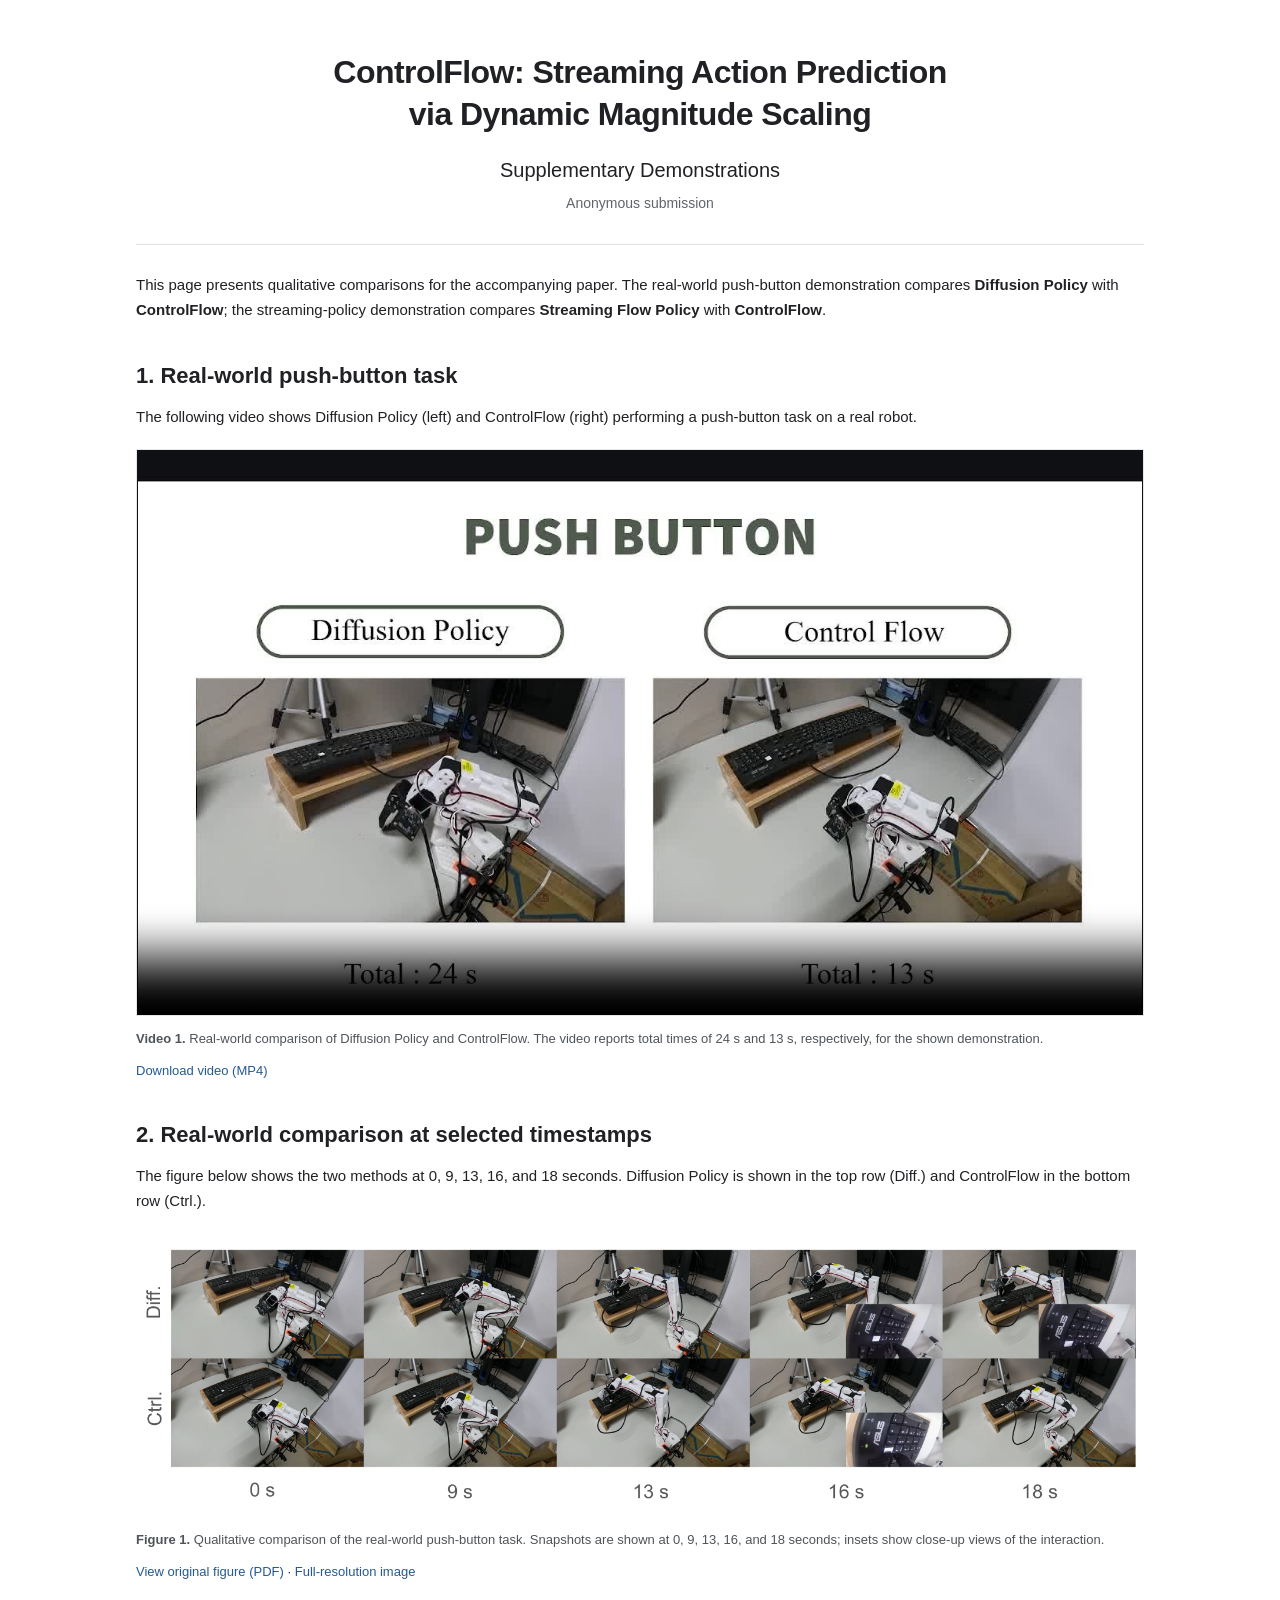
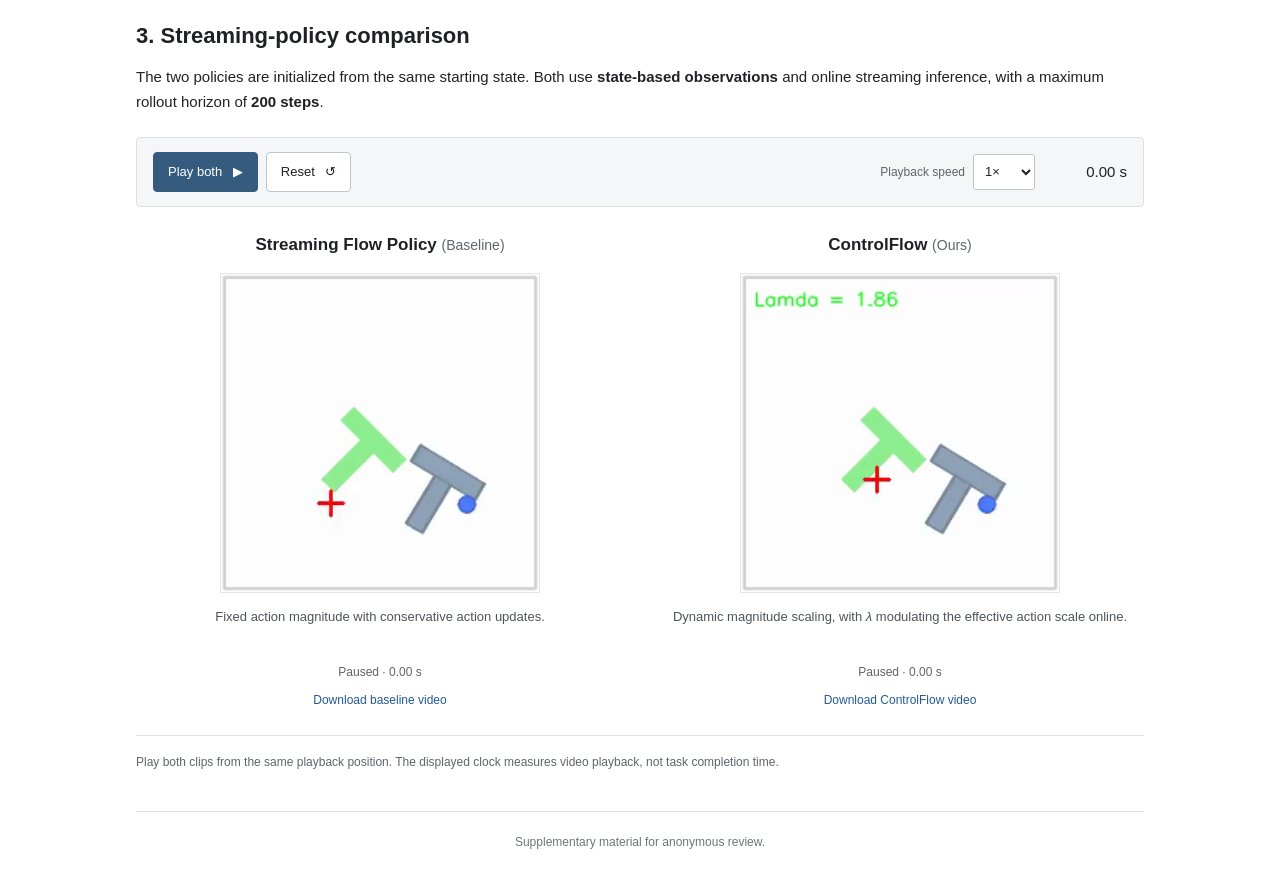
==== index.html @ 8d65195a "Add files via upload" ====
<!DOCTYPE html>
<html lang="en">
<head>
<meta charset="utf-8">
<meta name="viewport" content="width=device-width, initial-scale=1">
<meta name="description" content="Supplementary demonstrations for ControlFlow: Streaming Action Prediction via Dynamic Magnitude Scaling.">
<title>ControlFlow — Supplementary Demonstrations</title>
<link rel="stylesheet" href="style.css">
<script src="comparison.js" defer></script>
</head>
<body>
<a class="skip-link" href="#main">Skip to content</a>
<header>
<h1>ControlFlow: Streaming Action Prediction<br class="title-break"> via Dynamic Magnitude Scaling</h1>
<p class="subtitle">Supplementary Demonstrations</p>
<p class="anonymous">Anonymous submission</p>
</header>
<main id="main">
<p class="introduction">This page presents qualitative comparisons for the accompanying paper. The real-world push-button demonstration compares <strong>Diffusion Policy</strong> with <strong>ControlFlow</strong>; the streaming-policy demonstration compares <strong>Streaming Flow Policy</strong> with <strong>ControlFlow</strong>.</p>
<section id="real-world" aria-labelledby="real-title">
<h2 id="real-title">1. Real-world push-button task</h2>
<p>The following video shows Diffusion Policy (left) and ControlFlow (right) performing a push-button task on a real robot.</p>
<figure>
<video id="real-video" controls playsinline preload="metadata" poster="push-button-poster.jpg" aria-label="Real-world push-button comparison: Diffusion Policy on the left and ControlFlow on the right" aria-describedby="real-caption"><source src="ICRA_Push_Button.mp4" type="video/mp4">Your browser does not support video playback. <a href="ICRA_Push_Button.mp4">Download the MP4</a>.</video>
<figcaption id="real-caption"><strong>Video 1.</strong> Real-world comparison of Diffusion Policy and ControlFlow. The video reports total times of 24 s and 13 s, respectively, for the shown demonstration.</figcaption>
</figure>
<p class="file-link"><a href="ICRA_Push_Button.mp4" download>Download video (MP4)</a></p>
</section>
<section id="comparison" aria-labelledby="comparison-title">
<h2 id="comparison-title">2. Real-world comparison at selected timestamps</h2>
<p>The figure below shows the two methods at 0, 9, 13, 16, and 18 seconds. Diffusion Policy is shown in the top row (Diff.) and ControlFlow in the bottom row (Ctrl.).</p>
<figure>
<div class="figure-scroll" tabindex="0" role="region" aria-label="Comparison figure; scroll horizontally on smaller screens"><a href="real-comparison.webp" target="_blank" rel="noopener" aria-label="Open the full-resolution comparison figure in a new tab"><img src="real-comparison.webp" width="3418" height="908" loading="lazy" alt="Real-world push-button sequence: Diffusion Policy on the top row and ControlFlow on the bottom row at 0, 9, 13, 16 and 18 seconds. Insets show close-up views of the keyboard interaction."></a></div>
<figcaption><strong>Figure 1.</strong> Qualitative comparison of the real-world push-button task. Snapshots are shown at 0, 9, 13, 16, and 18 seconds; insets show close-up views of the interaction.</figcaption>
</figure>
<p class="file-link"><a href="Diff_vs_Ctrl_in_Real.pdf" target="_blank" rel="noopener">View original figure (PDF)</a><span class="link-separator"> · </span><a href="real-comparison.webp" target="_blank" rel="noopener">Full-resolution image</a></p>
<p class="mobile-hint">Swipe across the figure to view all five timestamps.</p>
</section>
<section id="streaming" aria-labelledby="streaming-title">
<h2 id="streaming-title">3. Streaming-policy comparison</h2>
<p>The two policies are initialized from the same starting state. Both use <strong>state-based observations</strong> and online streaming inference, with a maximum rollout horizon of <strong>200 steps</strong>.</p>
<div class="player-toolbar" id="pair-controls" hidden><div class="playback-buttons"><button id="play-pair" type="button">Play both <span aria-hidden="true">▶</span></button><button id="reset-pair" type="button">Reset <span aria-hidden="true">↺</span></button></div><label for="playback-rate">Playback speed <select id="playback-rate"><option value="0.5">0.5×</option><option value="1" selected>1×</option><option value="2">2×</option></select></label><output id="pair-time" aria-live="off" aria-label="Video playback time">0.00 s</output></div>
<div class="policy-grid">
<figure class="policy"><h3>Streaming Flow Policy <span>(Baseline)</span></h3><video id="baseline" controls muted playsinline preload="metadata" poster="baseline-poster.png" aria-label="Streaming Flow Policy baseline demonstration"><source src="org.mp4" type="video/mp4"><a href="org.mp4">Download baseline video</a></video><figcaption>Fixed action magnitude with conservative action updates.</figcaption><p class="clip-status" id="baseline-status">Ready to play</p><a class="clip-download" href="org.mp4" download>Download baseline video</a></figure>
<figure class="policy"><h3>ControlFlow <span>(Ours)</span></h3><video id="controlflow" controls muted playsinline preload="metadata" poster="controlflow-poster.png" aria-label="ControlFlow dynamic magnitude scaling demonstration"><source src="controlflow.mp4" type="video/mp4"><a href="controlflow.mp4">Download ControlFlow video</a></video><figcaption>Dynamic magnitude scaling, with <em>λ</em> modulating the effective action scale online.</figcaption><p class="clip-status" id="controlflow-status">Ready to play</p><a class="clip-download" href="controlflow.mp4" download>Download ControlFlow video</a></figure>
</div>
<p class="playback-note" id="playback-note" aria-live="polite">Play both clips from the same playback position. The displayed clock measures video playback, not task completion time.</p>
<noscript><p>Use the individual video controls to play each demonstration.</p></noscript>
</section>
</main>
<footer>Supplementary material for anonymous review.</footer>
</body>
</html>
---- style.css ----
:root{color-scheme:light;--ink:#202124;--muted:#60656b;--line:#dce0e4;--link:#245a91}*{box-sizing:border-box}body{max-width:1080px;margin:0 auto;padding:52px 36px 24px;color:var(--ink);background:#fff;font-family:Arial,Helvetica,sans-serif;font-size:15px;line-height:1.7;-webkit-font-smoothing:antialiased}header{text-align:center;padding-bottom:28px;border-bottom:1px solid var(--line);margin-bottom:27px}h1{font-size:32px;line-height:1.3;letter-spacing:-.55px;font-weight:650;margin:0 0 18px}.subtitle{font-size:20px;margin:0 0 5px}.anonymous{font-size:14px;color:var(--muted);margin:0}.introduction{margin:0 0 34px}h2{font-size:22px;line-height:1.4;margin:0 0 12px;font-weight:600}h3{font-size:17px;line-height:1.5;margin:0 0 16px;font-weight:600}h3 span{font-size:14px;font-weight:400;color:var(--muted)}section{margin-top:38px}section>p{margin:0 0 20px}figure{margin:0}video{display:block;background:#101112;width:100%;border:1px solid #e4e6e8}#real-video{aspect-ratio:16/9}figcaption{font-size:13px;color:#4f5459;line-height:1.65;margin:12px 0 0}a{color:var(--link);text-decoration:none}a:hover{text-decoration:underline}a:focus-visible,button:focus-visible,select:focus-visible,[tabindex]:focus-visible{outline:2px solid var(--link);outline-offset:4px}.file-link{font-size:13px;margin-top:10px!important}.figure-scroll{overflow-x:auto;padding:8px 0;scrollbar-width:thin}.figure-scroll img{display:block;width:100%;min-width:750px;height:auto}.figure-scroll a{display:block}.mobile-hint{display:none;font-size:12px;color:var(--muted)}.player-toolbar{display:flex;align-items:center;flex-wrap:wrap;gap:18px;margin:22px 0 25px;padding:14px 16px;background:#f5f6f7;border:1px solid var(--line);border-radius:4px}.player-toolbar[hidden]{display:none}.playback-buttons{display:flex;gap:8px}button,select{font:inherit}button{background:#fff;border:1px solid #bfc5ca;padding:8px 14px;min-height:40px;border-radius:4px;font-size:13px;color:var(--ink);cursor:pointer}button:hover{background:#e9edf1}#play-pair{color:#fff;background:#355c7f;border-color:#355c7f}#play-pair:hover{background:#244662}button span{padding-left:7px}.player-toolbar label{margin-left:auto;font-size:12px;color:var(--muted);display:flex;align-items:center;gap:8px}select{min-height:36px;padding:4px 7px;background:#fff;border:1px solid #bfc5ca;border-radius:3px;font-size:13px;color:var(--ink)}#pair-time{font-size:15px;min-width:74px;text-align:right;font-variant-numeric:tabular-nums}.policy-grid{display:grid;grid-template-columns:1fr 1fr;gap:32px}.policy{text-align:center;min-width:0}.policy video{max-width:320px;aspect-ratio:1;margin:0 auto;background:#fafafa}.policy figcaption{min-height:44px;margin-top:13px}.clip-status{font-size:12px;color:var(--muted);margin:12px 0 3px;font-variant-numeric:tabular-nums}.clip-download{font-size:12px}.playback-note{font-size:12px;color:var(--muted);margin-top:24px!important;padding-top:16px;border-top:1px solid var(--line)}footer{font-size:12px;color:#70757a;text-align:center;border-top:1px solid var(--line);margin-top:38px;padding-top:20px}.skip-link{position:fixed;top:-80px;left:16px;background:#fff;padding:8px;border:1px solid var(--line);z-index:5}.skip-link:focus{top:12px}@media(max-width:800px){.title-break{display:none}.mobile-hint{display:block}}@media(max-width:600px){body{padding:28px 20px 22px;font-size:14px}h1{font-size:25px;letter-spacing:-.35px;line-height:1.35}.subtitle{font-size:18px}.anonymous{font-size:13px}header{padding-bottom:21px;margin-bottom:22px}h2{font-size:20px}h3{font-size:16px}section{margin-top:30px}figcaption{font-size:12px}.file-link{font-size:12px}.player-toolbar{padding:12px;gap:12px}.playback-buttons{width:100%}.playback-buttons button{flex:1}.player-toolbar label{margin-left:0}#pair-time{margin-left:auto}.policy-grid{grid-template-columns:1fr;gap:30px}.policy video{max-width:280px}.policy figcaption{min-height:0}.link-separator{padding-inline:3px}.playback-note{font-size:11px}footer{font-size:11px}}
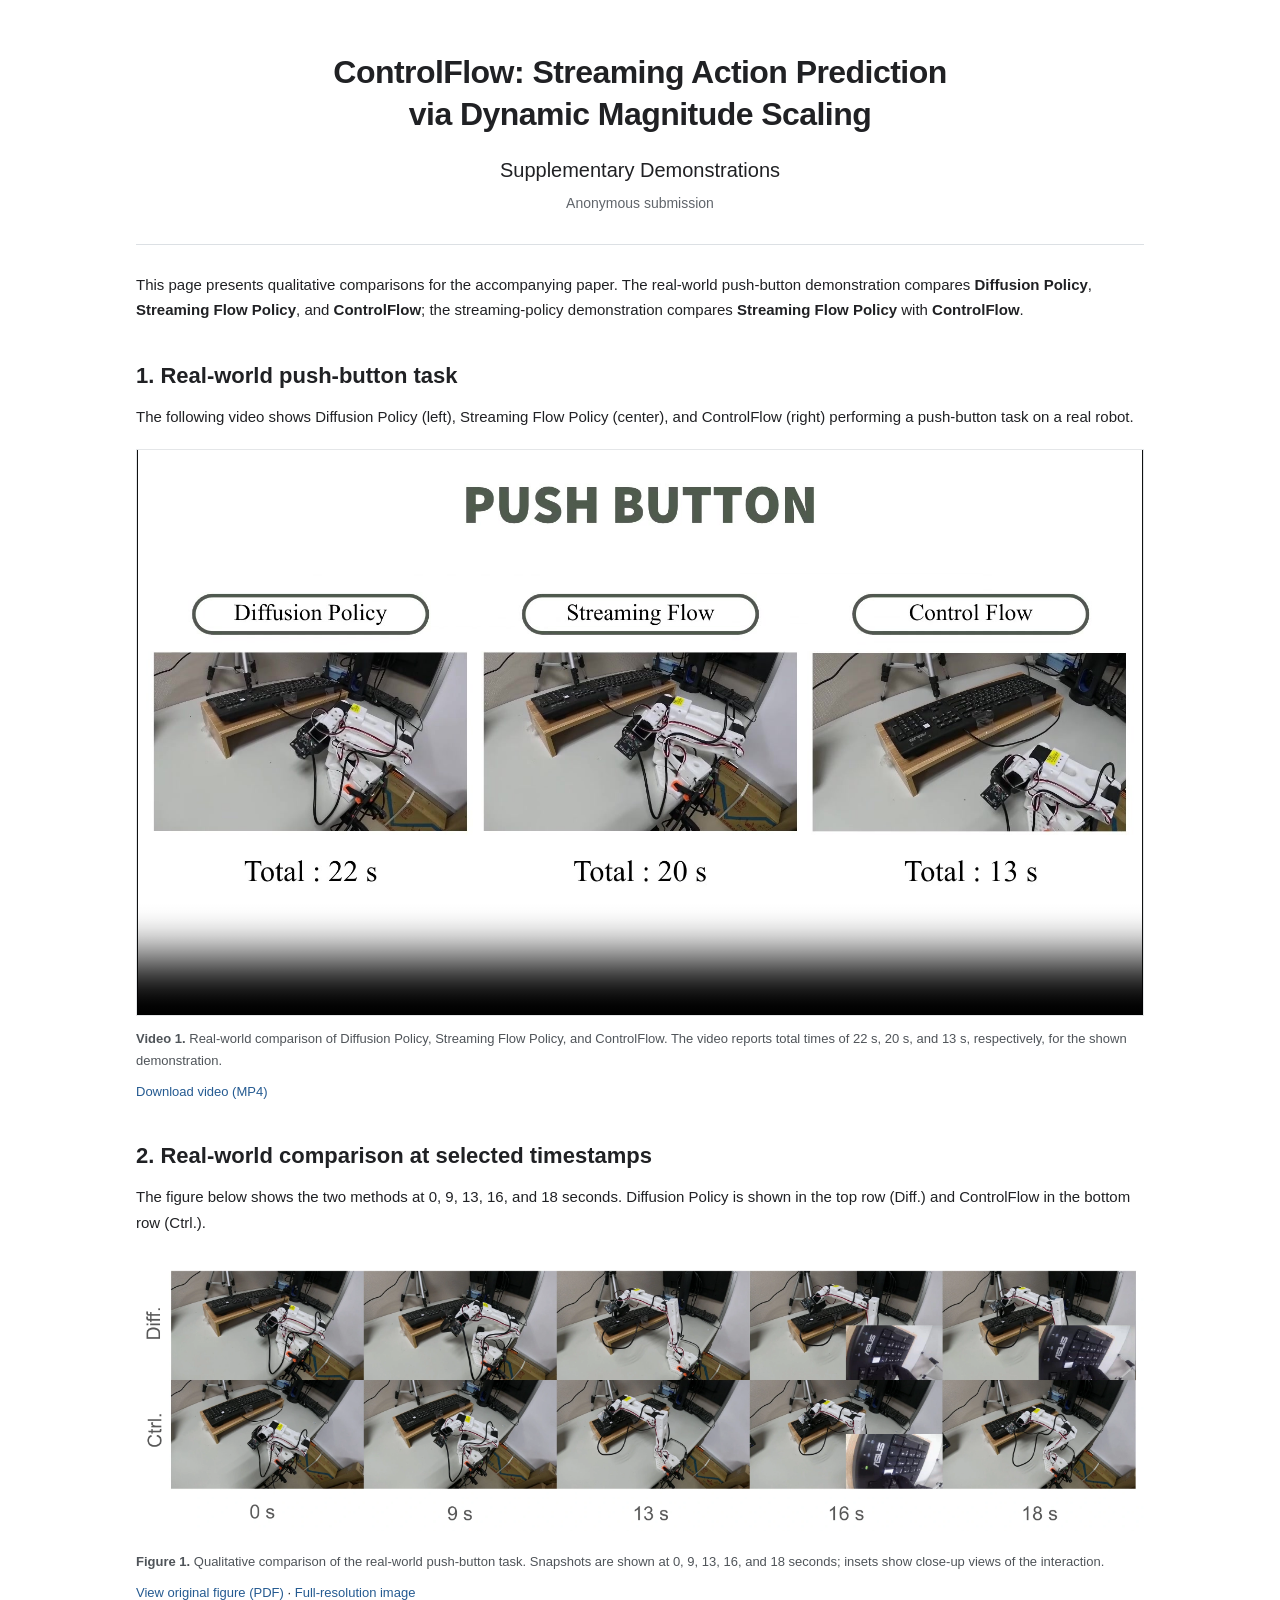
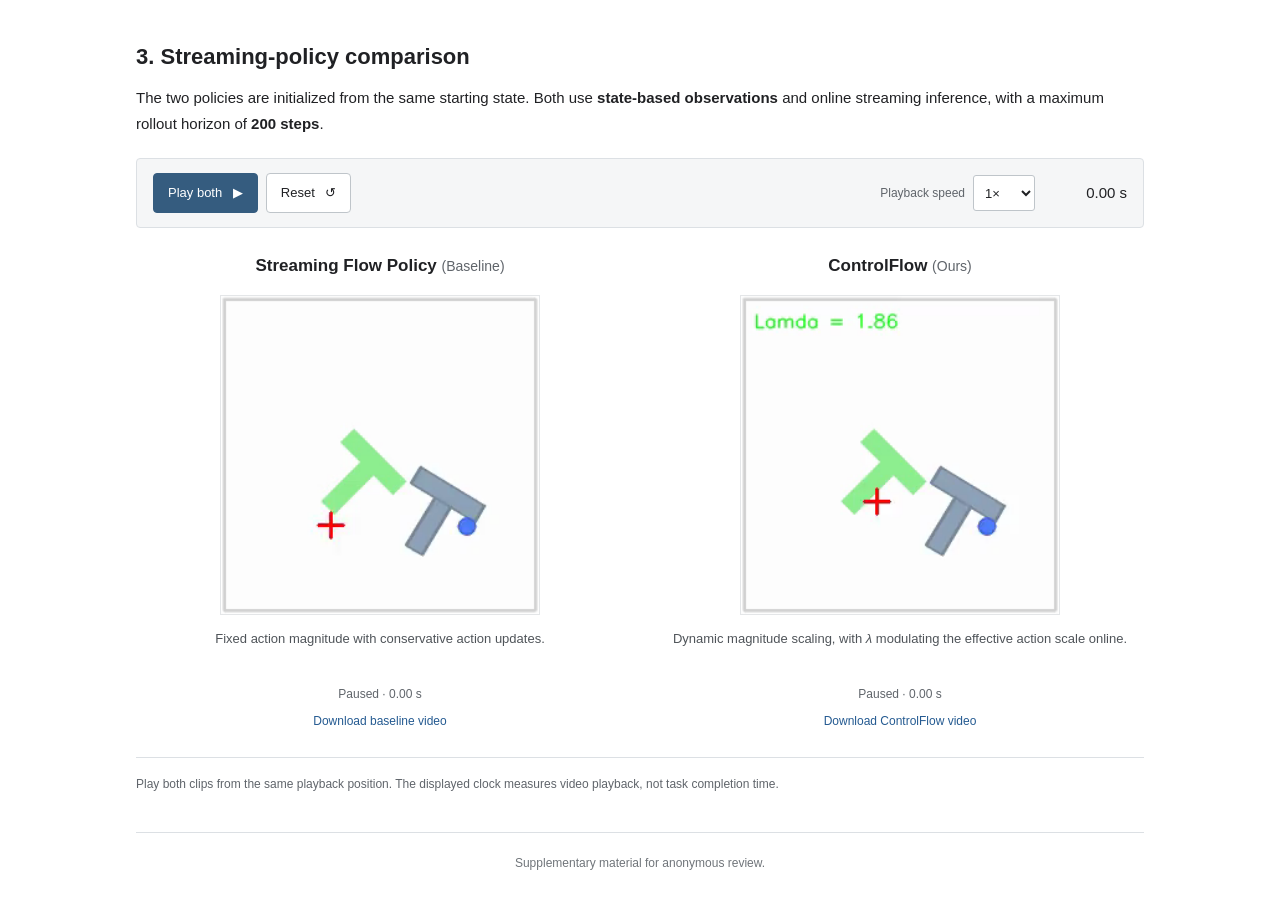
==== commit 4789f8a0: "Replace push-button video with three-policy comparison" ====
--- a/index.html
+++ b/index.html
@@ -16,15 +16,15 @@
 <p class="anonymous">Anonymous submission</p>
 </header>
 <main id="main">
-<p class="introduction">This page presents qualitative comparisons for the accompanying paper. The real-world push-button demonstration compares <strong>Diffusion Policy</strong> with <strong>ControlFlow</strong>; the streaming-policy demonstration compares <strong>Streaming Flow Policy</strong> with <strong>ControlFlow</strong>.</p>
+<p class="introduction">This page presents qualitative comparisons for the accompanying paper. The real-world push-button demonstration compares <strong>Diffusion Policy</strong>, <strong>Streaming Flow Policy</strong>, and <strong>ControlFlow</strong>; the streaming-policy demonstration compares <strong>Streaming Flow Policy</strong> with <strong>ControlFlow</strong>.</p>
 <section id="real-world" aria-labelledby="real-title">
 <h2 id="real-title">1. Real-world push-button task</h2>
-<p>The following video shows Diffusion Policy (left) and ControlFlow (right) performing a push-button task on a real robot.</p>
+<p>The following video shows Diffusion Policy (left), Streaming Flow Policy (center), and ControlFlow (right) performing a push-button task on a real robot.</p>
 <figure>
-<video id="real-video" controls playsinline preload="metadata" poster="push-button-poster.jpg" aria-label="Real-world push-button comparison: Diffusion Policy on the left and ControlFlow on the right" aria-describedby="real-caption"><source src="ICRA_Push_Button.mp4" type="video/mp4">Your browser does not support video playback. <a href="ICRA_Push_Button.mp4">Download the MP4</a>.</video>
-<figcaption id="real-caption"><strong>Video 1.</strong> Real-world comparison of Diffusion Policy and ControlFlow. The video reports total times of 24 s and 13 s, respectively, for the shown demonstration.</figcaption>
+<video id="real-video" controls playsinline preload="metadata" poster="push-button-poster.jpg?v=20261012" aria-label="Real-world push-button comparison: Diffusion Policy on the left, Streaming Flow Policy in the center, and ControlFlow on the right" aria-describedby="real-caption"><source src="ICRA_Push_Button.mp4?v=20261012" type="video/mp4">Your browser does not support video playback. <a href="ICRA_Push_Button.mp4?v=20261012">Download the MP4</a>.</video>
+<figcaption id="real-caption"><strong>Video 1.</strong> Real-world comparison of Diffusion Policy, Streaming Flow Policy, and ControlFlow. The video reports total times of 22 s, 20 s, and 13 s, respectively, for the shown demonstration.</figcaption>
 </figure>
-<p class="file-link"><a href="ICRA_Push_Button.mp4" download>Download video (MP4)</a></p>
+<p class="file-link"><a href="ICRA_Push_Button.mp4?v=20261012" download>Download video (MP4)</a></p>
 </section>
 <section id="comparison" aria-labelledby="comparison-title">
 <h2 id="comparison-title">2. Real-world comparison at selected timestamps</h2>
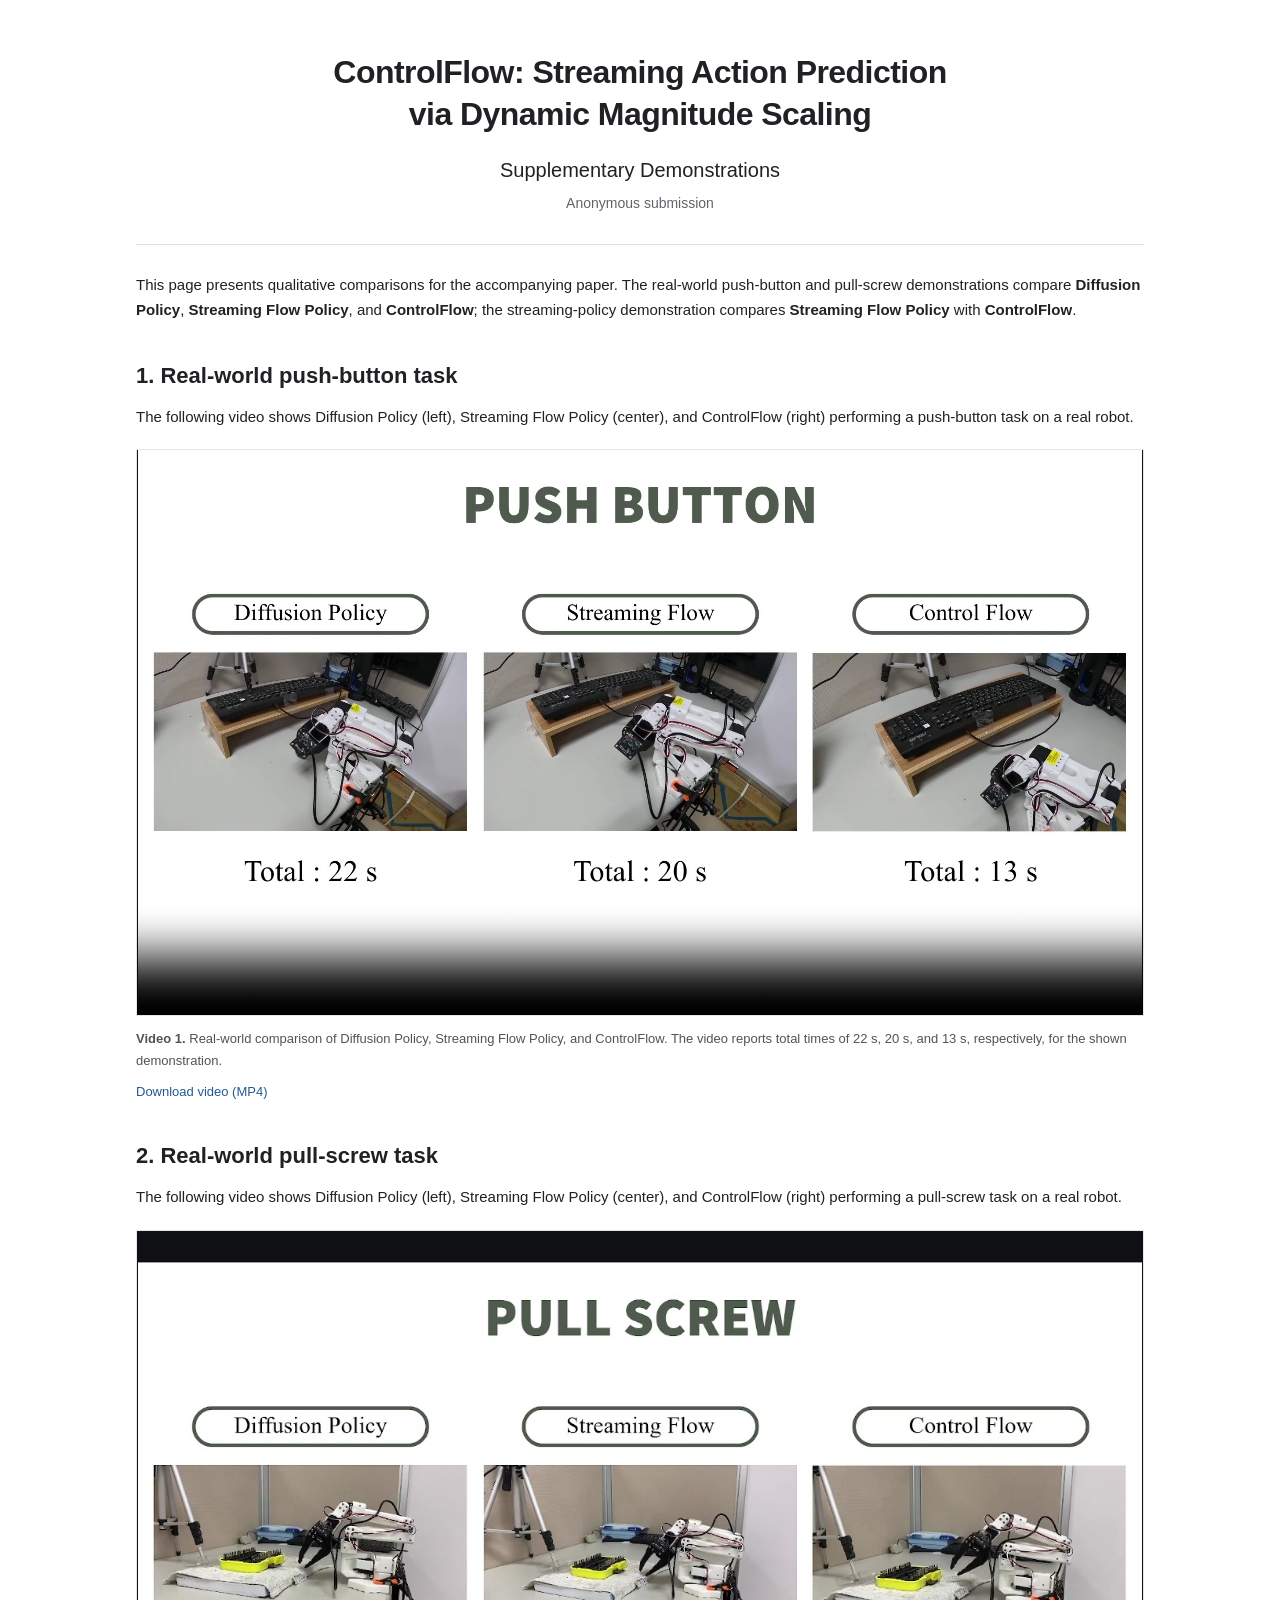
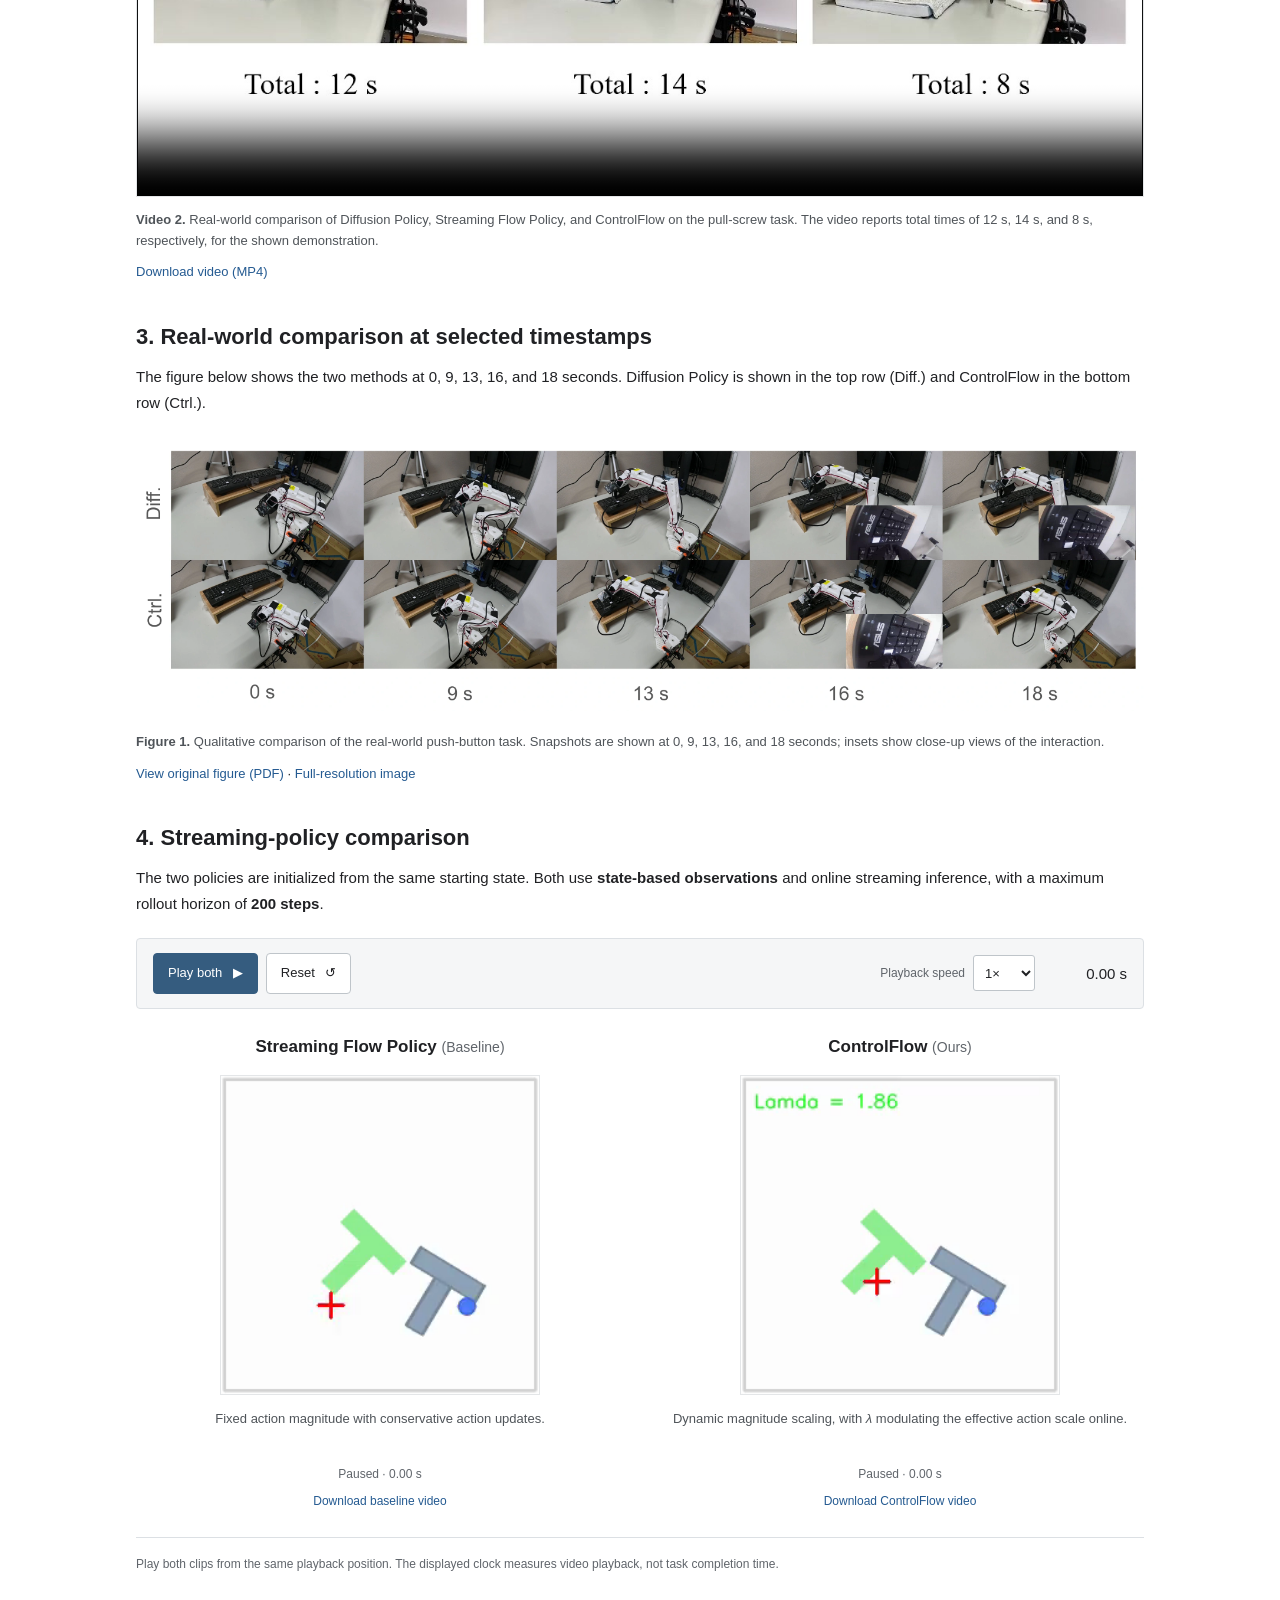
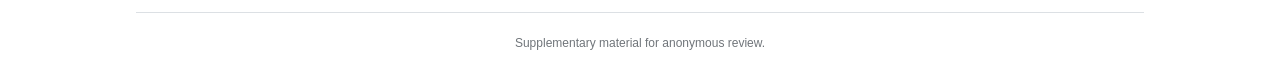
==== commit 0226649c: "Add files via upload" ====
--- a/index.html
+++ b/index.html
@@ -16,7 +16,7 @@
 <p class="anonymous">Anonymous submission</p>
 </header>
 <main id="main">
-<p class="introduction">This page presents qualitative comparisons for the accompanying paper. The real-world push-button demonstration compares <strong>Diffusion Policy</strong>, <strong>Streaming Flow Policy</strong>, and <strong>ControlFlow</strong>; the streaming-policy demonstration compares <strong>Streaming Flow Policy</strong> with <strong>ControlFlow</strong>.</p>
+<p class="introduction">This page presents qualitative comparisons for the accompanying paper. The real-world push-button and pull-screw demonstrations compare <strong>Diffusion Policy</strong>, <strong>Streaming Flow Policy</strong>, and <strong>ControlFlow</strong>; the streaming-policy demonstration compares <strong>Streaming Flow Policy</strong> with <strong>ControlFlow</strong>.</p>
 <section id="real-world" aria-labelledby="real-title">
 <h2 id="real-title">1. Real-world push-button task</h2>
 <p>The following video shows Diffusion Policy (left), Streaming Flow Policy (center), and ControlFlow (right) performing a push-button task on a real robot.</p>
@@ -26,8 +26,17 @@
 </figure>
 <p class="file-link"><a href="ICRA_Push_Button.mp4?v=20261012" download>Download video (MP4)</a></p>
 </section>
+<section id="pull-screw" aria-labelledby="screw-title">
+<h2 id="screw-title">2. Real-world pull-screw task</h2>
+<p>The following video shows Diffusion Policy (left), Streaming Flow Policy (center), and ControlFlow (right) performing a pull-screw task on a real robot.</p>
+<figure>
+<video id="screw-video" controls playsinline preload="metadata" poster="pull-screw-poster.jpg" aria-label="Real-world pull-screw comparison: Diffusion Policy on the left, Streaming Flow Policy in the center, and ControlFlow on the right" aria-describedby="screw-caption"><source src="ICRA_Pull_Screw_Video_diff_stream_ctrl.mp4" type="video/mp4">Your browser does not support video playback. <a href="ICRA_Pull_Screw_Video_diff_stream_ctrl.mp4">Download the MP4</a>.</video>
+<figcaption id="screw-caption"><strong>Video 2.</strong> Real-world comparison of Diffusion Policy, Streaming Flow Policy, and ControlFlow on the pull-screw task. The video reports total times of 12 s, 14 s, and 8 s, respectively, for the shown demonstration.</figcaption>
+</figure>
+<p class="file-link"><a href="ICRA_Pull_Screw_Video_diff_stream_ctrl.mp4" download>Download video (MP4)</a></p>
+</section>
 <section id="comparison" aria-labelledby="comparison-title">
-<h2 id="comparison-title">2. Real-world comparison at selected timestamps</h2>
+<h2 id="comparison-title">3. Real-world comparison at selected timestamps</h2>
 <p>The figure below shows the two methods at 0, 9, 13, 16, and 18 seconds. Diffusion Policy is shown in the top row (Diff.) and ControlFlow in the bottom row (Ctrl.).</p>
 <figure>
 <div class="figure-scroll" tabindex="0" role="region" aria-label="Comparison figure; scroll horizontally on smaller screens"><a href="real-comparison.webp" target="_blank" rel="noopener" aria-label="Open the full-resolution comparison figure in a new tab"><img src="real-comparison.webp" width="3418" height="908" loading="lazy" alt="Real-world push-button sequence: Diffusion Policy on the top row and ControlFlow on the bottom row at 0, 9, 13, 16 and 18 seconds. Insets show close-up views of the keyboard interaction."></a></div>
@@ -37,7 +46,7 @@
 <p class="mobile-hint">Swipe across the figure to view all five timestamps.</p>
 </section>
 <section id="streaming" aria-labelledby="streaming-title">
-<h2 id="streaming-title">3. Streaming-policy comparison</h2>
+<h2 id="streaming-title">4. Streaming-policy comparison</h2>
 <p>The two policies are initialized from the same starting state. Both use <strong>state-based observations</strong> and online streaming inference, with a maximum rollout horizon of <strong>200 steps</strong>.</p>
 <div class="player-toolbar" id="pair-controls" hidden><div class="playback-buttons"><button id="play-pair" type="button">Play both <span aria-hidden="true">▶</span></button><button id="reset-pair" type="button">Reset <span aria-hidden="true">↺</span></button></div><label for="playback-rate">Playback speed <select id="playback-rate"><option value="0.5">0.5×</option><option value="1" selected>1×</option><option value="2">2×</option></select></label><output id="pair-time" aria-live="off" aria-label="Video playback time">0.00 s</output></div>
 <div class="policy-grid">
--- a/style.css
+++ b/style.css
@@ -1 +1 @@
-:root{color-scheme:light;--ink:#202124;--muted:#60656b;--line:#dce0e4;--link:#245a91}*{box-sizing:border-box}body{max-width:1080px;margin:0 auto;padding:52px 36px 24px;color:var(--ink);background:#fff;font-family:Arial,Helvetica,sans-serif;font-size:15px;line-height:1.7;-webkit-font-smoothing:antialiased}header{text-align:center;padding-bottom:28px;border-bottom:1px solid var(--line);margin-bottom:27px}h1{font-size:32px;line-height:1.3;letter-spacing:-.55px;font-weight:650;margin:0 0 18px}.subtitle{font-size:20px;margin:0 0 5px}.anonymous{font-size:14px;color:var(--muted);margin:0}.introduction{margin:0 0 34px}h2{font-size:22px;line-height:1.4;margin:0 0 12px;font-weight:600}h3{font-size:17px;line-height:1.5;margin:0 0 16px;font-weight:600}h3 span{font-size:14px;font-weight:400;color:var(--muted)}section{margin-top:38px}section>p{margin:0 0 20px}figure{margin:0}video{display:block;background:#101112;width:100%;border:1px solid #e4e6e8}#real-video{aspect-ratio:16/9}figcaption{font-size:13px;color:#4f5459;line-height:1.65;margin:12px 0 0}a{color:var(--link);text-decoration:none}a:hover{text-decoration:underline}a:focus-visible,button:focus-visible,select:focus-visible,[tabindex]:focus-visible{outline:2px solid var(--link);outline-offset:4px}.file-link{font-size:13px;margin-top:10px!important}.figure-scroll{overflow-x:auto;padding:8px 0;scrollbar-width:thin}.figure-scroll img{display:block;width:100%;min-width:750px;height:auto}.figure-scroll a{display:block}.mobile-hint{display:none;font-size:12px;color:var(--muted)}.player-toolbar{display:flex;align-items:center;flex-wrap:wrap;gap:18px;margin:22px 0 25px;padding:14px 16px;background:#f5f6f7;border:1px solid var(--line);border-radius:4px}.player-toolbar[hidden]{display:none}.playback-buttons{display:flex;gap:8px}button,select{font:inherit}button{background:#fff;border:1px solid #bfc5ca;padding:8px 14px;min-height:40px;border-radius:4px;font-size:13px;color:var(--ink);cursor:pointer}button:hover{background:#e9edf1}#play-pair{color:#fff;background:#355c7f;border-color:#355c7f}#play-pair:hover{background:#244662}button span{padding-left:7px}.player-toolbar label{margin-left:auto;font-size:12px;color:var(--muted);display:flex;align-items:center;gap:8px}select{min-height:36px;padding:4px 7px;background:#fff;border:1px solid #bfc5ca;border-radius:3px;font-size:13px;color:var(--ink)}#pair-time{font-size:15px;min-width:74px;text-align:right;font-variant-numeric:tabular-nums}.policy-grid{display:grid;grid-template-columns:1fr 1fr;gap:32px}.policy{text-align:center;min-width:0}.policy video{max-width:320px;aspect-ratio:1;margin:0 auto;background:#fafafa}.policy figcaption{min-height:44px;margin-top:13px}.clip-status{font-size:12px;color:var(--muted);margin:12px 0 3px;font-variant-numeric:tabular-nums}.clip-download{font-size:12px}.playback-note{font-size:12px;color:var(--muted);margin-top:24px!important;padding-top:16px;border-top:1px solid var(--line)}footer{font-size:12px;color:#70757a;text-align:center;border-top:1px solid var(--line);margin-top:38px;padding-top:20px}.skip-link{position:fixed;top:-80px;left:16px;background:#fff;padding:8px;border:1px solid var(--line);z-index:5}.skip-link:focus{top:12px}@media(max-width:800px){.title-break{display:none}.mobile-hint{display:block}}@media(max-width:600px){body{padding:28px 20px 22px;font-size:14px}h1{font-size:25px;letter-spacing:-.35px;line-height:1.35}.subtitle{font-size:18px}.anonymous{font-size:13px}header{padding-bottom:21px;margin-bottom:22px}h2{font-size:20px}h3{font-size:16px}section{margin-top:30px}figcaption{font-size:12px}.file-link{font-size:12px}.player-toolbar{padding:12px;gap:12px}.playback-buttons{width:100%}.playback-buttons button{flex:1}.player-toolbar label{margin-left:0}#pair-time{margin-left:auto}.policy-grid{grid-template-columns:1fr;gap:30px}.policy video{max-width:280px}.policy figcaption{min-height:0}.link-separator{padding-inline:3px}.playback-note{font-size:11px}footer{font-size:11px}}
+:root{color-scheme:light;--ink:#202124;--muted:#60656b;--line:#dce0e4;--link:#245a91}*{box-sizing:border-box}body{max-width:1080px;margin:0 auto;padding:52px 36px 24px;color:var(--ink);background:#fff;font-family:Arial,Helvetica,sans-serif;font-size:15px;line-height:1.7;-webkit-font-smoothing:antialiased}header{text-align:center;padding-bottom:28px;border-bottom:1px solid var(--line);margin-bottom:27px}h1{font-size:32px;line-height:1.3;letter-spacing:-.55px;font-weight:650;margin:0 0 18px}.subtitle{font-size:20px;margin:0 0 5px}.anonymous{font-size:14px;color:var(--muted);margin:0}.introduction{margin:0 0 34px}h2{font-size:22px;line-height:1.4;margin:0 0 12px;font-weight:600}h3{font-size:17px;line-height:1.5;margin:0 0 16px;font-weight:600}h3 span{font-size:14px;font-weight:400;color:var(--muted)}section{margin-top:38px}section>p{margin:0 0 20px}figure{margin:0}video{display:block;background:#101112;width:100%;border:1px solid #e4e6e8}#real-video,#screw-video{aspect-ratio:16/9}figcaption{font-size:13px;color:#4f5459;line-height:1.65;margin:12px 0 0}a{color:var(--link);text-decoration:none}a:hover{text-decoration:underline}a:focus-visible,button:focus-visible,select:focus-visible,[tabindex]:focus-visible{outline:2px solid var(--link);outline-offset:4px}.file-link{font-size:13px;margin-top:10px!important}.figure-scroll{overflow-x:auto;padding:8px 0;scrollbar-width:thin}.figure-scroll img{display:block;width:100%;min-width:750px;height:auto}.figure-scroll a{display:block}.mobile-hint{display:none;font-size:12px;color:var(--muted)}.player-toolbar{display:flex;align-items:center;flex-wrap:wrap;gap:18px;margin:22px 0 25px;padding:14px 16px;background:#f5f6f7;border:1px solid var(--line);border-radius:4px}.player-toolbar[hidden]{display:none}.playback-buttons{display:flex;gap:8px}button,select{font:inherit}button{background:#fff;border:1px solid #bfc5ca;padding:8px 14px;min-height:40px;border-radius:4px;font-size:13px;color:var(--ink);cursor:pointer}button:hover{background:#e9edf1}#play-pair{color:#fff;background:#355c7f;border-color:#355c7f}#play-pair:hover{background:#244662}button span{padding-left:7px}.player-toolbar label{margin-left:auto;font-size:12px;color:var(--muted);display:flex;align-items:center;gap:8px}select{min-height:36px;padding:4px 7px;background:#fff;border:1px solid #bfc5ca;border-radius:3px;font-size:13px;color:var(--ink)}#pair-time{font-size:15px;min-width:74px;text-align:right;font-variant-numeric:tabular-nums}.policy-grid{display:grid;grid-template-columns:1fr 1fr;gap:32px}.policy{text-align:center;min-width:0}.policy video{max-width:320px;aspect-ratio:1;margin:0 auto;background:#fafafa}.policy figcaption{min-height:44px;margin-top:13px}.clip-status{font-size:12px;color:var(--muted);margin:12px 0 3px;font-variant-numeric:tabular-nums}.clip-download{font-size:12px}.playback-note{font-size:12px;color:var(--muted);margin-top:24px!important;padding-top:16px;border-top:1px solid var(--line)}footer{font-size:12px;color:#70757a;text-align:center;border-top:1px solid var(--line);margin-top:38px;padding-top:20px}.skip-link{position:fixed;top:-80px;left:16px;background:#fff;padding:8px;border:1px solid var(--line);z-index:5}.skip-link:focus{top:12px}@media(max-width:800px){.title-break{display:none}.mobile-hint{display:block}}@media(max-width:600px){body{padding:28px 20px 22px;font-size:14px}h1{font-size:25px;letter-spacing:-.35px;line-height:1.35}.subtitle{font-size:18px}.anonymous{font-size:13px}header{padding-bottom:21px;margin-bottom:22px}h2{font-size:20px}h3{font-size:16px}section{margin-top:30px}figcaption{font-size:12px}.file-link{font-size:12px}.player-toolbar{padding:12px;gap:12px}.playback-buttons{width:100%}.playback-buttons button{flex:1}.player-toolbar label{margin-left:0}#pair-time{margin-left:auto}.policy-grid{grid-template-columns:1fr;gap:30px}.policy video{max-width:280px}.policy figcaption{min-height:0}.link-separator{padding-inline:3px}.playback-note{font-size:11px}footer{font-size:11px}}
